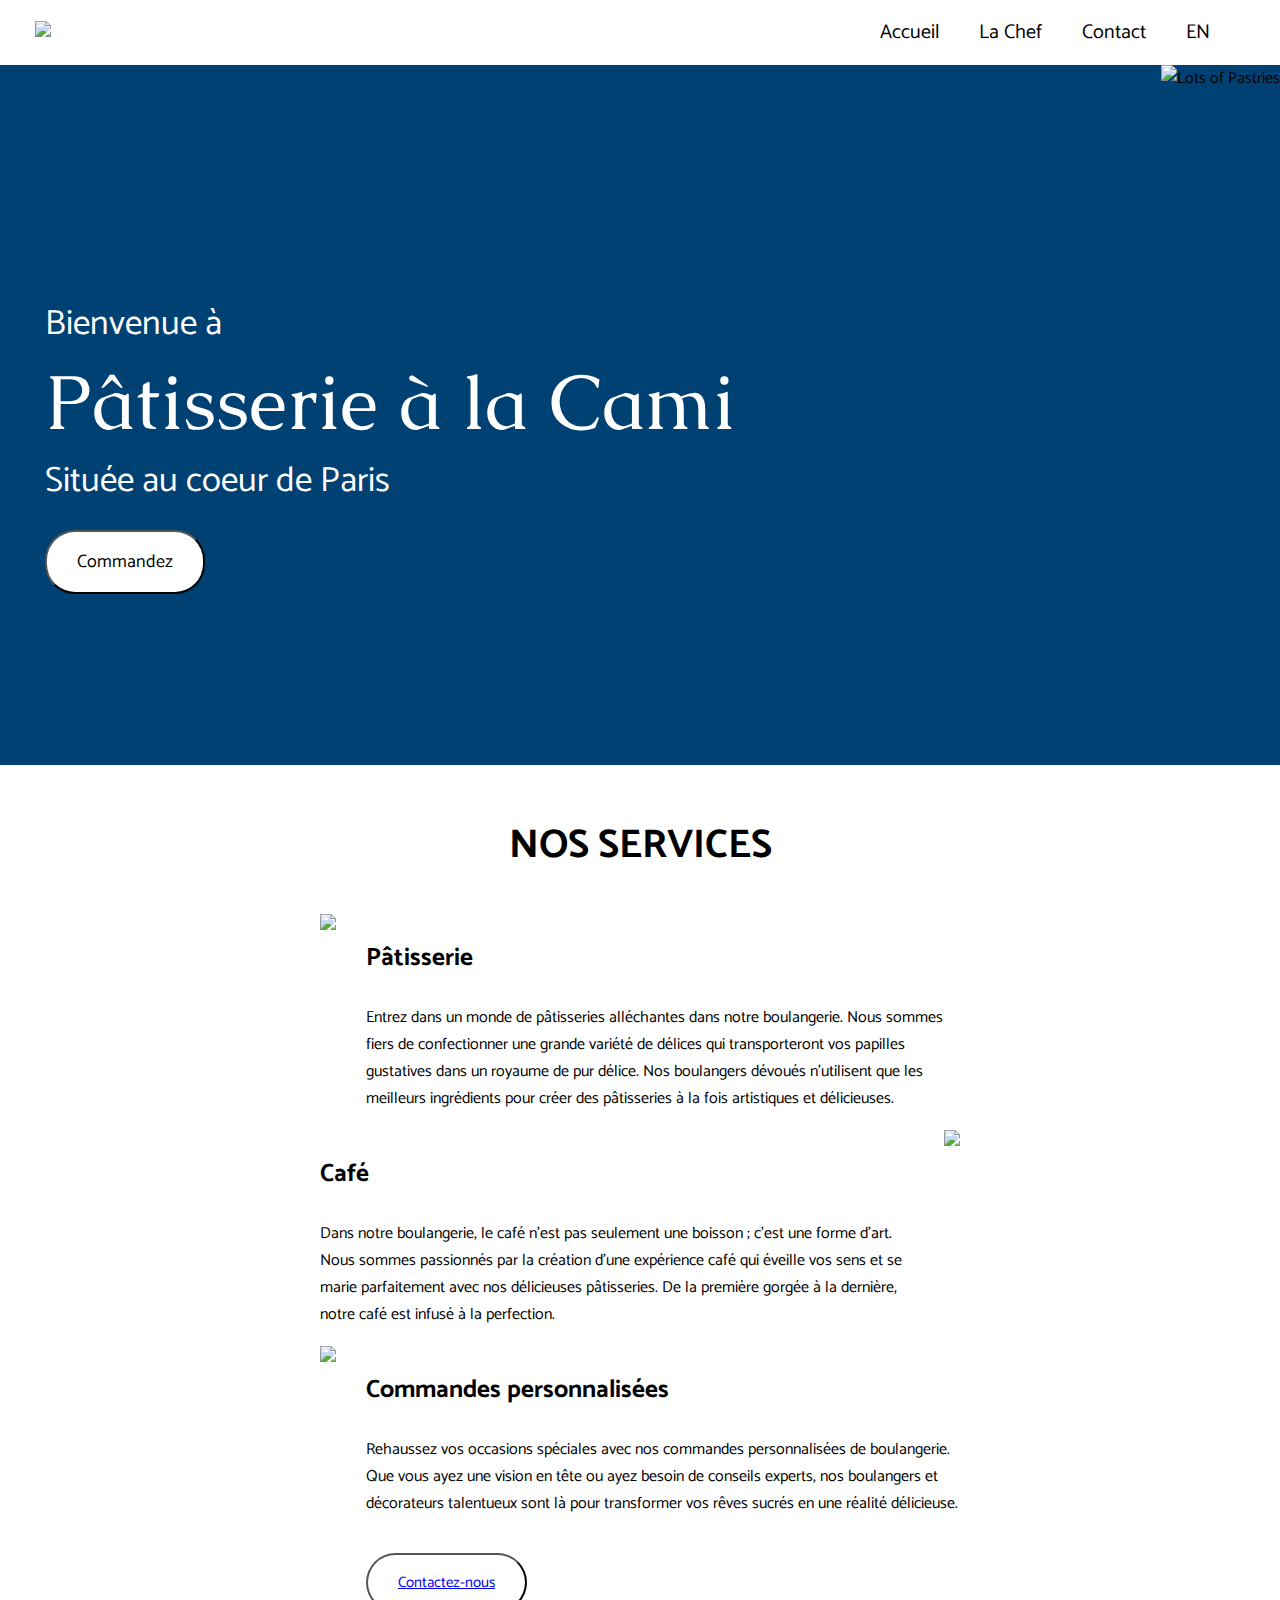
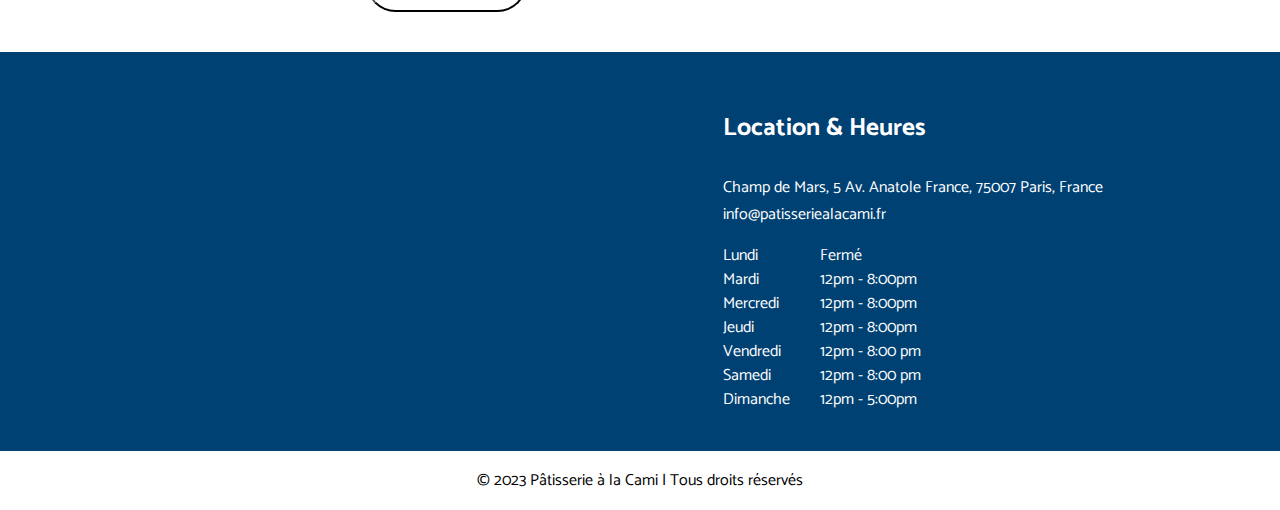
==== Accueil.html @ bee5a6df "Add files via upload" ====
<!DOCTYPE html>
<html lang="en">
  <head>
    <meta charset="UTF-8" />
    <meta name="viewport" content="width=device-width, initial-scale=1.0" />
    <title>Pâtisserie à la Cami</title>
    <link rel="preconnect" href="https://fonts.googleapis.com" />
    <link rel="preconnect" href="https://fonts.gstatic.com" crossorigin />
    <link
      href="https://fonts.googleapis.com/css2?family=Catamaran:wght@300&display=swap"
      rel="stylesheet"
    />
    <link rel="preconnect" href="https://fonts.googleapis.com" />
    <link rel="preconnect" href="https://fonts.gstatic.com" crossorigin />
    <link
      href="https://fonts.googleapis.com/css2?family=Caudex:ital@0;1&display=swap"
      rel="stylesheet"
    />

    <link rel="stylesheet" type="text/css" href="Bakery.css" />
  </head>
  <body>
    <nav>
      <a href="Accueil.html">
        <img
          src="file:///Users/vikorita/Documents/WEB DEVELOPER PORTFOLIO /BAKERY/LOGO.png"
          width="50"
      /></a>
      <ul>
        <li><a href="Accueil.html">Accueil</a></li>
        <li><a href="LaChef.html">La Chef</a></li>
        <li><a href="ContactFR.html">Contact</a></li>
        <li><a href="index.html">EN</a></li>
      </ul>
    </nav>
    <!--Hero Section-->
    <div class="container">
      <div class="leftContainer">
        <span class="welcome">Bienvenue à </span><br />
        <span class="brand">Pâtisserie à la Cami </span><br />
        <span class="location">Située au coeur de Paris</span> <br />
        <button>Commandez</button>
      </div>
      <div class="rightContainer">
        <img
          src="file:///Users/vikorita/Documents/WEB DEVELOPER PORTFOLIO /BAKERY/Untitled design-7.png"
          height="700"
          width="700"
          alt="Lots of Pastries"
        />
      </div>
    </div>
    <!--Liste des services offerts-->
    <h2>NOS SERVICES</h2>
    <div class="services">
      <div class="pastery">
        <div>
          <img
            src="file:///Users/vikorita/Documents/WEB DEVELOPER PORTFOLIO /BAKERY/Services/pastery.png"
            width="300"
          />
        </div>
        <div class="title">
          <h3>Pâtisserie</h3>
          <p>
            Entrez dans un monde de pâtisseries alléchantes dans notre
            boulangerie. Nous sommes fiers de confectionner une grande variété
            de délices qui transporteront vos papilles gustatives dans un
            royaume de pur délice. Nos boulangers dévoués n'utilisent que les
            meilleurs ingrédients pour créer des pâtisseries à la fois
            artistiques et délicieuses.
          </p>
        </div>
      </div>
      <div class="coffee">
        <div>
          <h3>Café</h3>
          <p>
            Dans notre boulangerie, le café n'est pas seulement une boisson ;
            c'est une forme d'art. Nous sommes passionnés par la création d'une
            expérience café qui éveille vos sens et se marie parfaitement avec
            nos délicieuses pâtisseries. De la première gorgée à la dernière,
            notre café est infusé à la perfection.
          </p>
        </div>
        <div class="title">
          <img
            src="file:///Users/vikorita/Documents/WEB DEVELOPER PORTFOLIO /BAKERY/Services/coffee.png"
            width="300"
          />
        </div>
      </div>
      <div class="custom">
        <div>
          <img
            src="file:///Users/vikorita/Documents/WEB DEVELOPER PORTFOLIO /BAKERY/Services/Custom.png"
            width="300"
          />
        </div>
        <div class="title">
          <h3>Commandes personnalisées</h3>
          <p>
            Rehaussez vos occasions spéciales avec nos commandes personnalisées
            de boulangerie. Que vous ayez une vision en tête ou ayez besoin de
            conseils experts, nos boulangers et décorateurs talentueux sont là
            pour transformer vos rêves sucrés en une réalité délicieuse.
          </p>
          <button><a href="Contact.html">Contactez-nous</a></button>
        </div>
      </div>
    </div>

    <!--LOCATION & HOURS-->
    <div class="locationHours">
      <div>
        <iframe
          src="https://www.google.com/maps/embed?pb=!1m18!1m12!1m3!1d3265.5278980439953!2d2.291754534440541!3d48.858249502115676!2m3!1f0!2f0!3f0!3m2!1i1024!2i768!4f13.1!3m3!1m2!1s0x47e66e2964e34e2d%3A0x8ddca9ee380ef7e0!2sEiffel%20Tower!5e0!3m2!1sen!2sro!4v1696489155937!5m2!1sen!2sro"
          width="400"
          height="300"
          style="border: 0"
          allowfullscreen=""
          loading="lazy"
          referrerpolicy="no-referrer-when-downgrade"
        ></iframe>
      </div>
      <div>
        <div>
          <h3>Location & Heures</h3>
          <p>
            Champ de Mars, 5 Av. Anatole France, 75007 Paris, France
            <br />
            info@patisseriealacami.fr
          </p>
          <div class="hours">
            <div>
              Lundi<br />
              Mardi<br />
              Mercredi<br />
              Jeudi<br />
              Vendredi<br />
              Samedi<br />
              Dimanche<br />
            </div>
            <div class="time">
              Fermé<br />
              12pm - 8:00pm<br />
              12pm - 8:00pm<br />
              12pm - 8:00pm<br />
              12pm - 8:00 pm<br />
              12pm - 8:00 pm<br />
              12pm - 5:00pm<br />
            </div>
          </div>
        </div>
      </div>
    </div>
    <footer>
      <p>© 2023 Pâtisserie à la Cami | Tous droits réservés</p>
    </footer>
  </body>
</html>
---- Bakery.css ----
html,
body {
  margin: 0;
  font-family: "Catamaran", sans-serif;
}
/*NAVIGATION BAR*/
nav {
  display: flex;
  align-items: center;
  justify-content: space-between;
}

nav ul {
  list-style-type: none;
  display: flex;
  justify-content: center;
  align-items: center;
  padding: 0px 50px;
}

nav ul li {
  margin-right: 1em;
  margin-left: 20px;
  font-size: 20px;
}
nav ul li a {
  text-decoration: none;
  color: black;
}
nav img {
  padding-left: 35px;
}
/*HERO SECTION*/
.container {
  background-color: #004173;
  display: flex;
  justify-content: space-between;
  height: 700px;
  font-family: "Catamaran", sans-serif;
}
.leftContainer {
  color: white;
  padding-top: 30px;
  margin-left: 45px;
  margin-top: 200px;
}

.welcome {
  font-size: 35px;
}
.brand {
  font-size: 77px;
  font-family: "Caudex", serif;
}
.location {
  font-size: 35px;
}
.container button {
  padding: 15px 30px;
  border-radius: 30px;
  font-size: 18px;
  margin-top: 20px;
  background-color: white;
  font-family: "Catamaran", sans-serif;
}
button:hover {
  cursor: pointer;
  background-color: gold;
  color: #004173;
}
/*SERVICES*/
h2 {
  text-align: center;
  font-size: 40px;
  padding-top: 15px;
}
.services {
  margin: 0px 300px;
}
.pastery {
  display: flex;
  justify-content: space-between;
  padding: 0px 20px;
}
.custom {
  display: flex;
  justify-content: space-between;
  padding-left: 20px;
  padding-bottom: 40px;
}

.coffee {
  display: flex;
  justify-content: space-between;
  padding: 0px 20px;
}
.title {
  padding-left: 30px;
}
.title button {
  padding: 15px 30px;
  border-radius: 30px;
  font-size: 15px;
  margin-top: 20px;
  background-color: white;
  font-family: "Catamaran", sans-serif;
}
/*LOCATION HOURS*/
div ul {
  list-style-type: none;
}
.locationHours {
  display: flex;
  justify-content: space-evenly;
  padding: 30px;
  background-color: #004173;
  color: white;
}
.hours {
  padding: 0;
  display: flex;
  line-height: 1.5;
}
.time {
  padding-left: 30px;
}
h3 {
  font-size: 25px;
}
iframe {
  padding-top: 30px;
}
/*FOOTER*/
footer {
  text-align: center;
}
/*CHEF PAGE 2*/
.chefSection {
  background-color: #004173;
  display: flex;
  justify-content: space-between;
  height: 700px;
  font-family: "Catamaran", sans-serif;
}
.meetOurChef {
  font-size: 60px;
  font-family: "Caudex", serif;
}
.chefDescription {
  color: white;
  padding: 50px;
  font-size: 18px;
}
.image {
  padding: 50px;
}
/*CONTACT PAGE 3*/
.form {
  width: 100%;
  height: 100vh;
  display: flex;
  align-items: center;
  justify-content: center;
  background-color: #004173;
}
form {
  background-color: white;
  color: #004173;
  display: flex;
  flex-direction: column;
  padding: 2vw 4vw;
  width: 90%;
  max-width: 600px;
  border-radius: 30px;
}
form h3 {
  font-family: "Caudex", serif;
  font-weight: 800px;
  margin-bottom: 20px;
}
form input,
form textarea {
  margin: 10px 0px;
  padding: 20px;
  outline: #004173;
  font-size: 16px;
  font-family: "Catamaran", sans-serif;
}
form button {
  padding: 15px 30px;
  border-radius: 30px;
  font-size: 15px;
  margin-top: 20px;
  background-color: white;
  font-family: "Catamaran", sans-serif;
}
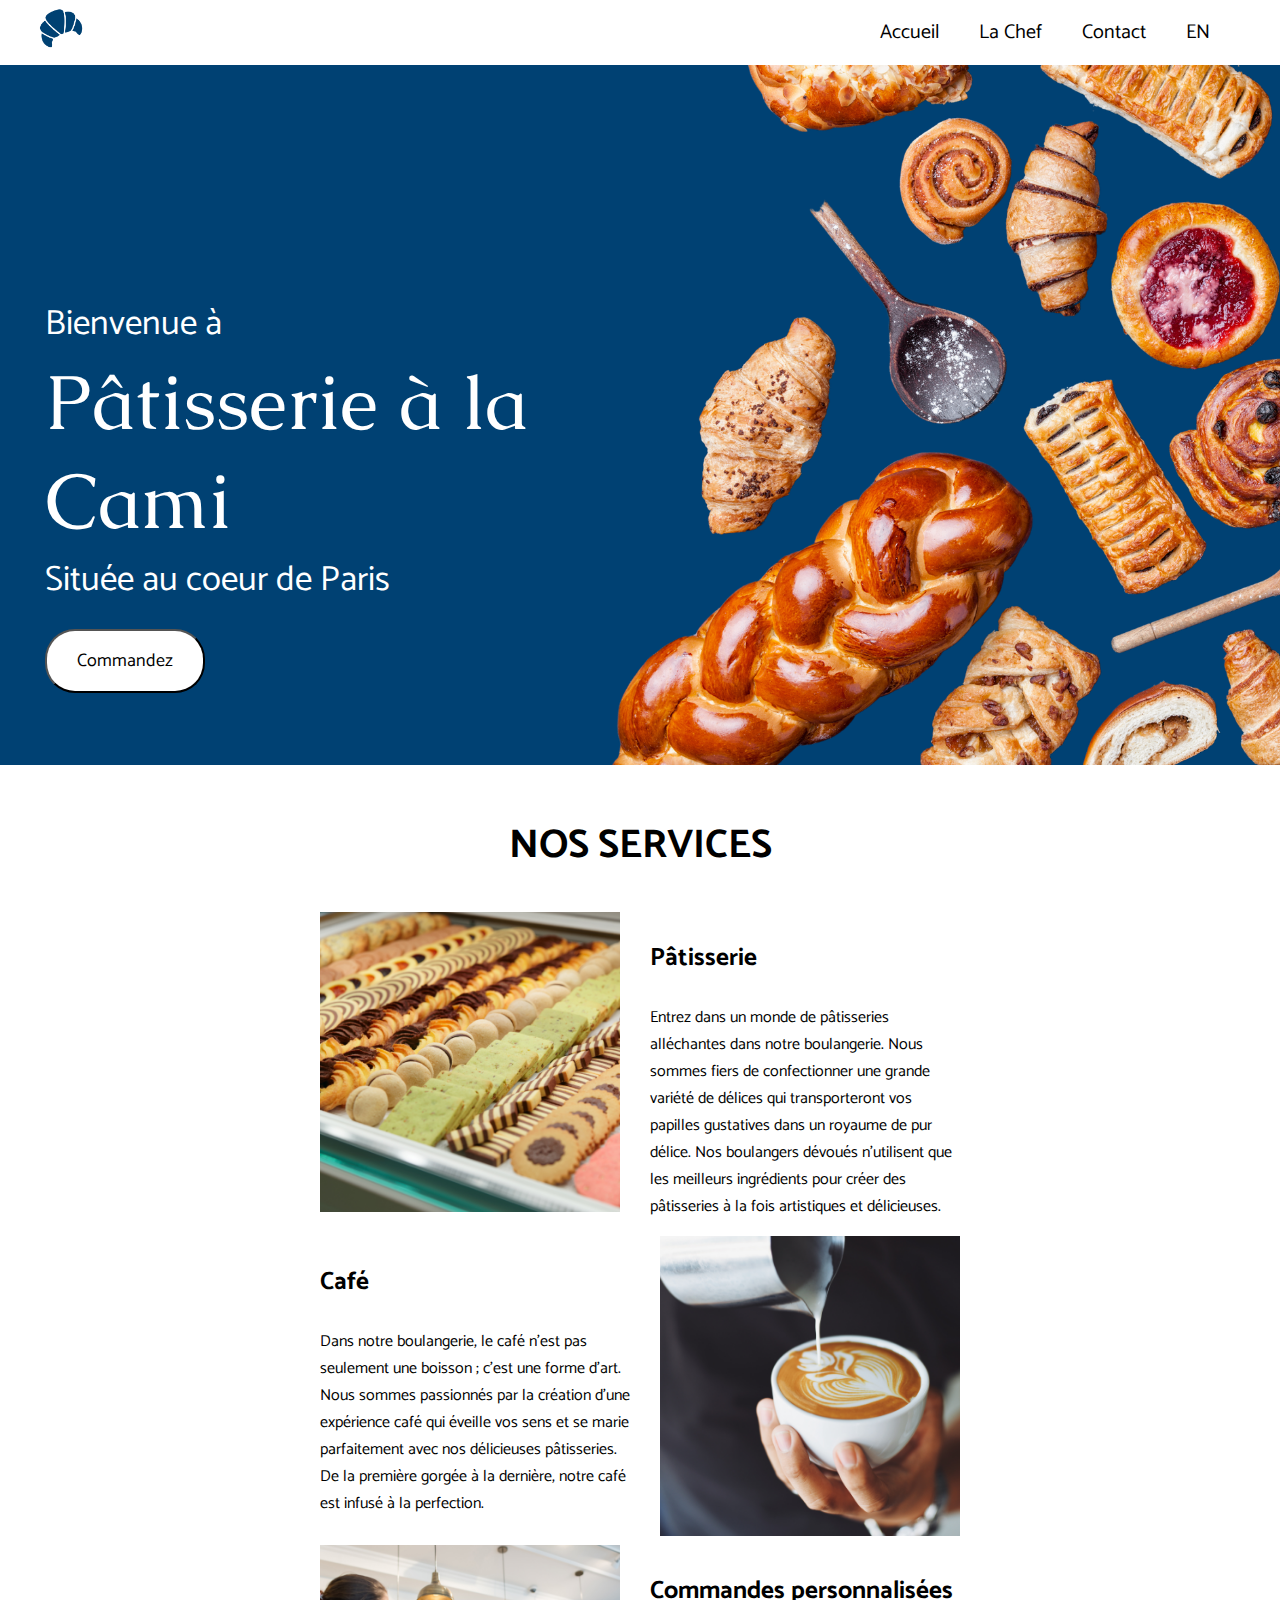
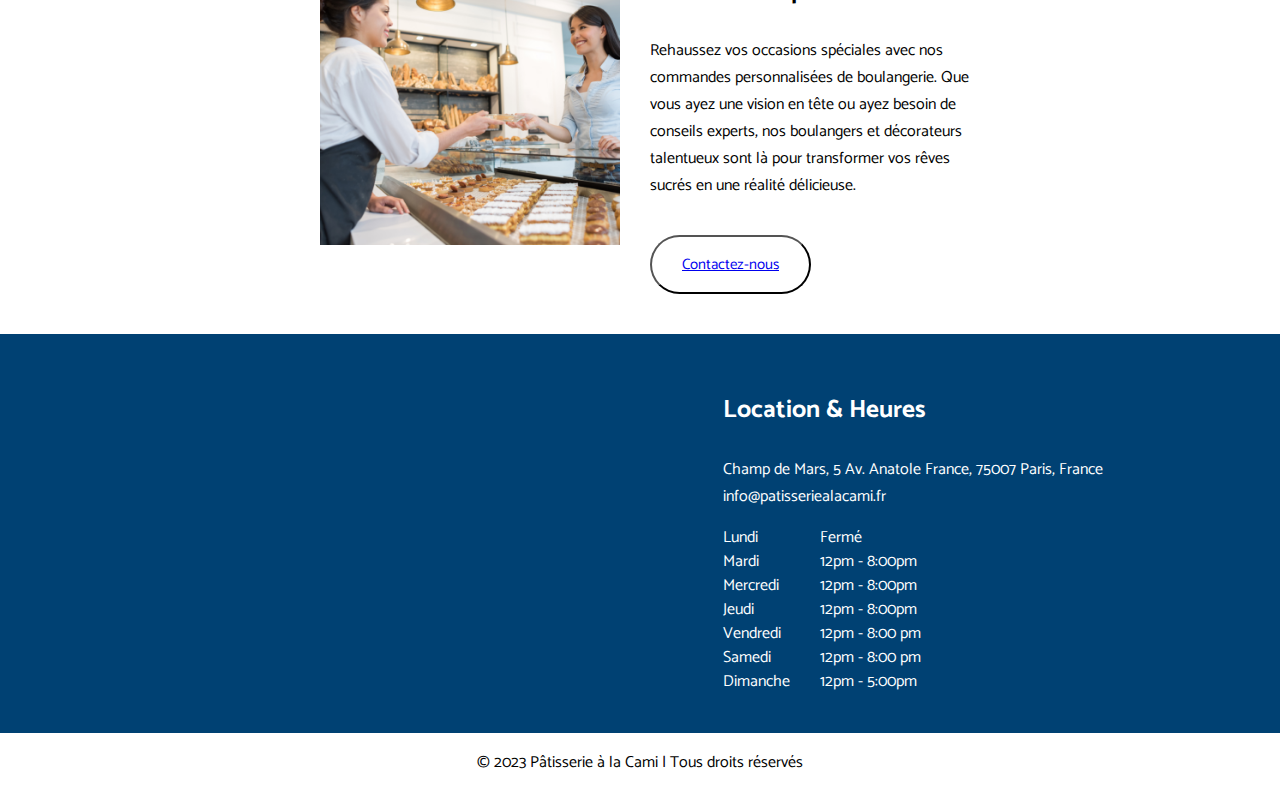
==== commit cefcfa2a: "Update Accueil.html" ====
--- a/Accueil.html
+++ b/Accueil.html
@@ -23,7 +23,7 @@
     <nav>
       <a href="Accueil.html">
         <img
-          src="file:///Users/vikorita/Documents/WEB DEVELOPER PORTFOLIO /BAKERY/LOGO.png"
+          src="./LOGO.png"
           width="50"
       /></a>
       <ul>
@@ -43,7 +43,7 @@
       </div>
       <div class="rightContainer">
         <img
-          src="file:///Users/vikorita/Documents/WEB DEVELOPER PORTFOLIO /BAKERY/Untitled design-7.png"
+          src="./Untitled design-7.png"
           height="700"
           width="700"
           alt="Lots of Pastries"
@@ -56,7 +56,7 @@
       <div class="pastery">
         <div>
           <img
-            src="file:///Users/vikorita/Documents/WEB DEVELOPER PORTFOLIO /BAKERY/Services/pastery.png"
+            src="./pastery.png"
             width="300"
           />
         </div>
@@ -85,7 +85,7 @@
         </div>
         <div class="title">
           <img
-            src="file:///Users/vikorita/Documents/WEB DEVELOPER PORTFOLIO /BAKERY/Services/coffee.png"
+            src="./coffee.png"
             width="300"
           />
         </div>
@@ -93,7 +93,7 @@
       <div class="custom">
         <div>
           <img
-            src="file:///Users/vikorita/Documents/WEB DEVELOPER PORTFOLIO /BAKERY/Services/Custom.png"
+            src="./Custom.png"
             width="300"
           />
         </div>
